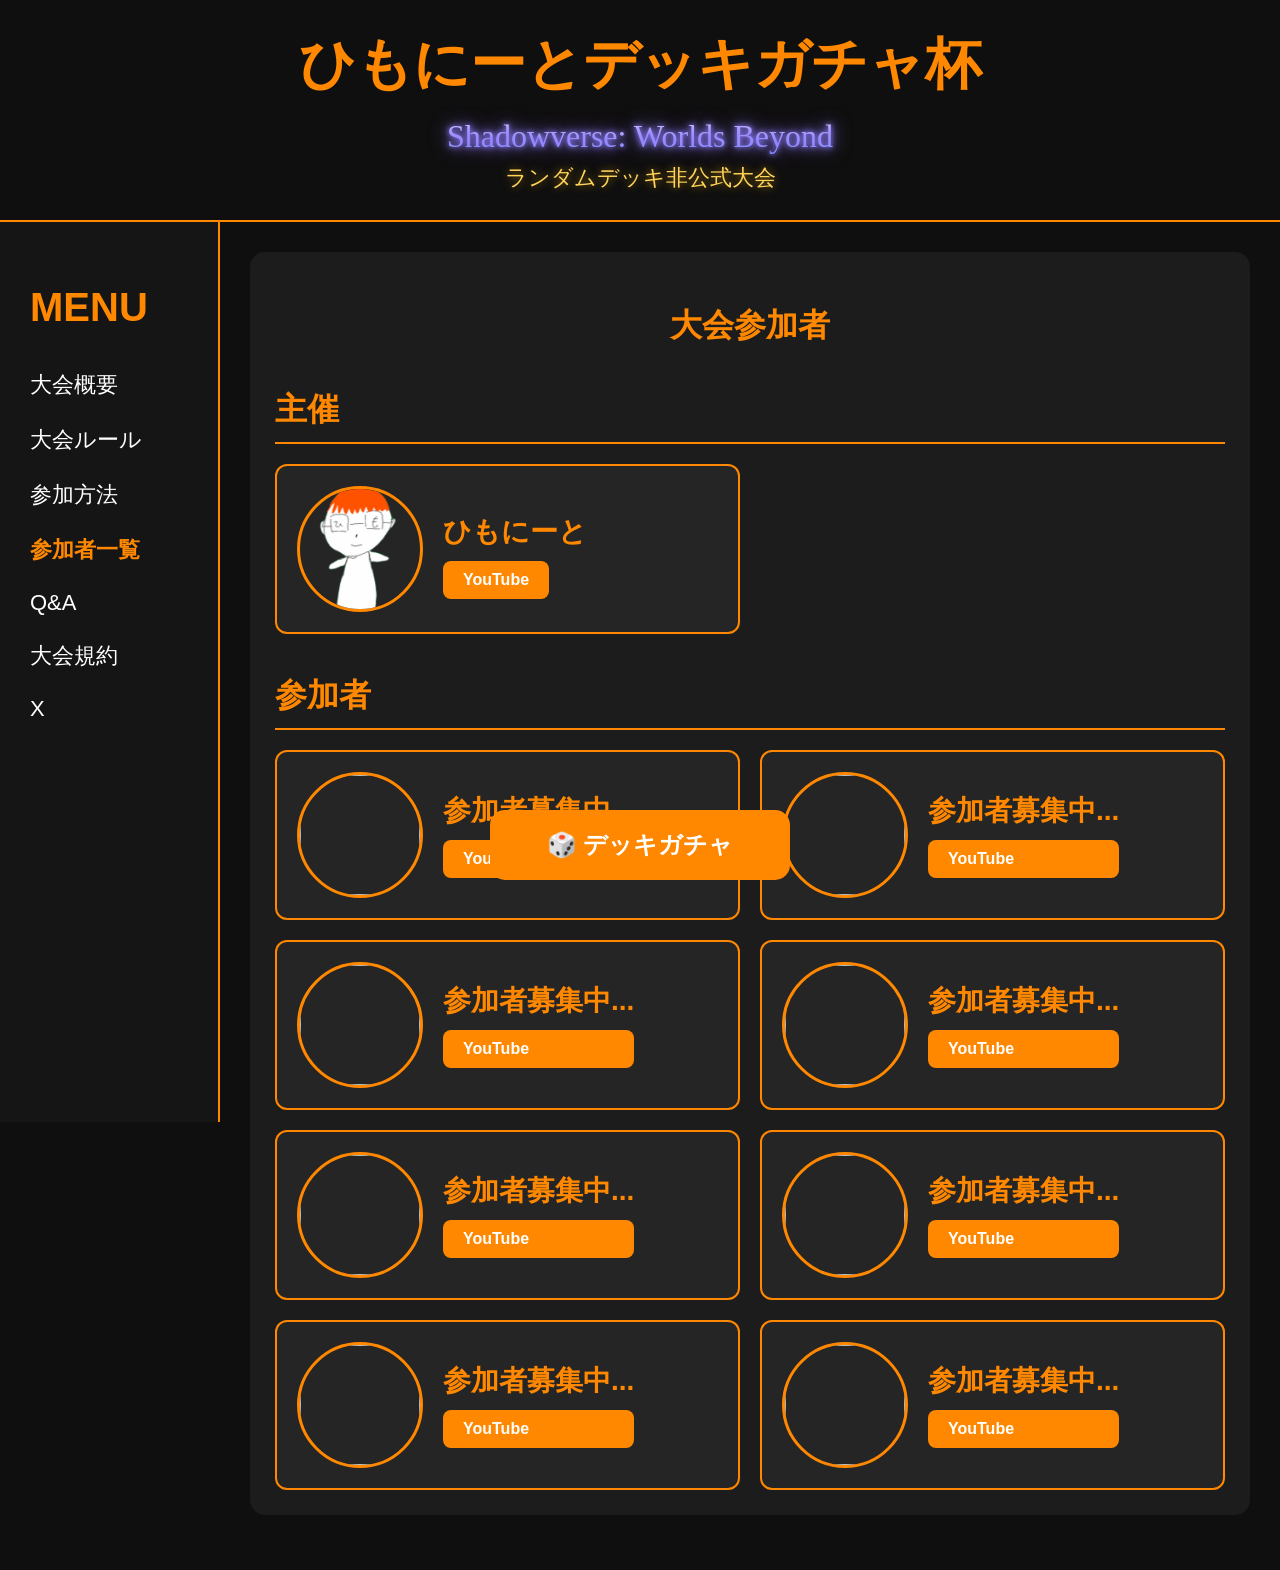
==== player.html @ 229a74ab "Add files via upload" ====
<!DOCTYPE html>
<html lang="ja">
<head>
    <meta charset="UTF-8">
    <meta name="viewport" content="width=device-width, initial-scale=1.0">
    <title>ひもにーとデッキガチャ杯</title>
    <link rel="stylesheet" href="style.css">
</head>

<body>

    <a href="deck-gacha/gacha.html" class="fixedGachaButton">
    🎲 デッキガチャ
</a>

<div class="wrapper">

    <header class="header">
        <h1>ひもにーとデッキガチャ杯</h1>

<div class="subTitle">

    <span class="swb">
        Shadowverse: Worlds Beyond
    </span>

    <span class="eventType">
        ランダムデッキ非公式大会
    </span>

</div>
    </header>

    <div class="main">

       <aside class="sidebar">

    <h2 class="menuTitle">MENU</h2>

    <a href="index.html">
        大会概要
    </a>

    <a href="rules.html">
        大会ルール
    </a>

    <a href="entry.html">
        参加方法
    </a>

    <a href="player.html" class="active">
        参加者一覧
    </a>

    <a href="qa.html">
        Q&A
    </a>

    <a href="terms.html">
        大会規約
    </a>

    <a href="https://x.com/Him0_Neet">
         X
    </a>

</aside>

 <section class="content">

            <div class="card">

    <h2>大会参加者</h2>

    <h3 class="playerSectionTitle">
        主催
    </h3>

    <div class="playerGrid">

        <div class="playerCard">

            <img src="images/himoni-totatie.png" alt="ひもにーと">

            <div>

                <h3>ひもにーと</h3>

                <a href="http://www.youtube.com/@Hom0_Neet" target="_blank">
                    YouTube
                </a>

            </div>

        </div>

    </div>

    <div class="playerSection">

    <h3 class="playerSectionTitle">
        参加者
    </h3>

    <div class="playerGrid">

        <div class="playerCard">

    <img src="images/playerA.png" class="playerIcon">

    <div class="playerInfo">

        <h4>参加者募集中...</h4>

        <a href="https://youtube.com/" class="youtubeBtn">
            YouTube
        </a>

    </div>

</div>

        <div class="playerCard">
            <img src="images/playerB.png" class="playerIcon">
            <div class="playerInfo">
                <h4>参加者募集中...</h4>
                <a href="https://youtube.com/" class="youtubeBtn">
                    YouTube
                </a>
            </div>
        </div>

        <div class="playerCard">
            <img src="images/playerC.png" class="playerIcon">
            <div class="playerInfo">
                <h4>参加者募集中...</h4>
                <a href="https://youtube.com/" class="youtubeBtn">
                    YouTube
                </a>
            </div>
        </div>

        <div class="playerCard">
            <img src="images/playerD.png" class="playerIcon">
            <div class="playerInfo">
                <h4>参加者募集中...</h4>
                <a href="https://youtube.com/" class="youtubeBtn">
                    YouTube
                </a>
            </div>
        </div>

        <div class="playerCard">
            <img src="images/playerD.png" class="playerIcon">
            <div class="playerInfo">
                <h4>参加者募集中...</h4>
                <a href="https://youtube.com/" class="youtubeBtn">
                    YouTube
                </a>
            </div>
        </div>

        <div class="playerCard">
            <img src="images/playerD.png" class="playerIcon">
            <div class="playerInfo">
                <h4>参加者募集中...</h4>
                <a href="https://youtube.com/" class="youtubeBtn">
                    YouTube
                </a>
            </div>
        </div>

        <div class="playerCard">
            <img src="images/playerD.png" class="playerIcon">
            <div class="playerInfo">
                <h4>参加者募集中...</h4>
                <a href="https://youtube.com/" class="youtubeBtn">
                    YouTube
                </a>
            </div>
        </div>

        <div class="playerCard">
            <img src="images/playerD.png" class="playerIcon">
            <div class="playerInfo">
                <h4>参加者募集中...</h4>
                <a href="https://youtube.com/" class="youtubeBtn">
                    YouTube
                </a>
            </div>
        </div>


        
    </div>

</div>
---- style.css ----
.wrapper{

    width:100%;

    min-height:100vh;
}

.header{

    height:220px;

    display:flex;

    flex-direction:column;

    justify-content:center;

    align-items:center;

    border-bottom:2px solid #ff8800;
}

.header h1{

    color:#ff8800;

    font-size:56px;

    margin:0;
}

.main{

    display:flex;

    min-height:
        calc(100vh - 140px);
}

.sidebar{

    width:220px;

    border-right:
        2px solid #ff8800;

    padding:30px;

    box-sizing:border-box;
}

.sidebar a{

    display:block;

    color:white;

    text-decoration:none;

    margin-bottom:25px;

    font-size:22px;
}

.sidebar a:hover{

    color:#ff8800;
}

.content{

    flex:1;

    padding:30px;
}

.card{

    background:#1c1c1c;

    border-radius:15px;

    padding:25px;

    margin-bottom:25px;
}

.card h2{

    color:#ff8800;

    font-size:32px;

    text-align:center;
}
.sidebar{

    width:220px;

    border-right:
        2px solid #ff8800;

    padding:30px;

    box-sizing:border-box;

    position:sticky;

    top:0;

    height:100vh;

    background:#151515;
    
}

body {
    margin:0;
    background:#0f0f0f;
    color:white;
    font-family:"Yu Gothic", sans-serif;
}
.gachaButton{

    background:#ff8800;

    color:white !important;

    text-align:center;

    padding:15px;

    border-radius:10px;

    font-weight:bold;

    transition:0.2s;
}

.gachaButton:hover{

    transform:scale(1.05);

    color:white !important;
}
.fixedGachaButton{

    position:fixed;

    bottom:20px;

    left:50%;

    transform:translateX(-50%);

    width:300px;

    height:70px;

    display:flex;

    justify-content:center;

    align-items:center;

    background:#ff8800;

    color:white;

    text-decoration:none;

    border-radius:15px;

    font-size:24px;

    font-weight:bold;

    z-index:9999;
}
.card p{

    font-size:24px;

    line-height:1.8;
}
.card h2{

    color:#ff8800;

    font-size:32px;
}
.infoGrid{

    display:flex;

    gap:40px;
}

.infoItem{

    flex:1;
}

.infoItem h3{

    color:#ff8800;

    font-size:32px;

    margin-bottom:20px;
}

.infoItem p{

    font-size:28px;

    font-weight:bold;
}
.subTitle{

    text-align:center;

    margin-top:15px;
}

.swb{

    display:block;

    font-size:32px;

    font-family:
        "Yu Mincho",
        "Hiragino Mincho ProN",
        serif;

    background:linear-gradient(
        to bottom,
        #ffffff,
        #b9b8ff,
        #6f8cff
    );

    background-clip:text;

    -webkit-background-clip:text;

    -webkit-text-fill-color:transparent;

    text-shadow:
        0 0 5px #8f7cff,
        0 0 10px #8f7cff,
        0 0 20px #8f7cff;
}

.eventType{

    display:block;

    margin-top:8px;

    font-size:22px;

    color:#ffd45a;

    font-family:
        "Yu Mincho",
        serif;

    text-shadow:
        0 0 8px rgba(255,180,0,0.6);
}
.menuTitle{

    color:#ff8800;

    font-size:40px;

    margin-bottom:40px;
}
.active{

    color:#ff8800 !important;

    font-weight:bold;
}

.ruleList{

    font-size:24px;

    line-height:2;
}
.ruleCard{

    background:#1c1c1c;

    border-left:6px solid #ff8800;

    border-radius:12px;

    padding:25px;

    margin-bottom:25px;
}

.ruleCard h2{

    color:#ff8800;

    margin-top:0;

    font-size:32px;

    text-align:center;
}

.ruleCard p{

    font-size:22px;

    line-height:1.8;

    text-align:center;
}
.flow{

    display:flex;

    flex-direction:column;

    align-items:center;

    gap:10px;
}

.flowStep{

    width:100%;

    max-width:600px;

    background:#222;

    border-left:5px solid #ff8800;

    border-radius:10px;

    padding:20px;

    box-sizing:border-box;

    font-size:24px;

    text-align:center;
}

.arrow{

    font-size:60px;

    font-weight:bold;

    color:#ff8800;

    line-height:1;
}
.flow{

    width:100%;

    max-width:700px;

    margin:0 auto;
}
.entryButton{

    display:inline-block;

    margin-top:20px;

    padding:15px 40px;

    background:#ff8800;

    color:white;

    text-decoration:none;

    border-radius:10px;

    font-size:24px;

    font-weight:bold;

    transition:0.2s;
}

.entryButton:hover{

    transform:scale(1.05);
}
.entryCard h2{

    text-align:center;
}

.entryCard p{

    text-align:center;

    font-size:22px;

    line-height:1.8;
}
.entryCard{

    background:#1c1c1c;

    border-radius:15px;

    padding:25px;

    margin-bottom:25px;
}

.entryCard h2{

    color:#ff8800;

    font-size:32px;

    text-align:center;
}

.entryCard p{

    font-size:22px;

    line-height:1.8;

    text-align:center;
}
.number{

    font-size:30px;

    font-weight:bold;

    color:#ff8800;
}
.conditionBox{

    background:#252525;

    border:2px solid #ff8800;

    border-radius:12px;

    padding:20px;

    margin-top:20px;
}

.conditionTitle{

    color:#ff8800;

    font-size:26px;

    font-weight:bold;

    margin-bottom:15px;

    text-align:center;
}

.conditionBox p{

    text-align:center;

    font-size:20px;

    line-height:1.8;
}
.answer{

    color:#6db8ff;

    font-weight:bold;

    font-size:22px;
}
.centerText{

    text-align:center;
}
.playerGrid{

    display:grid;

    grid-template-columns:1fr 1fr;

    gap:20px;

    width:100%;
}

.playerCard{

    background:#252525;

    border:2px solid #ff8800;

    border-radius:12px;

    padding:20px;

    display:flex;

    align-items:center;

    gap:20px;

    box-sizing:border-box;
}

.playerIcon{

    width:80px;

    height:80px;

    border-radius:50%;

    object-fit:cover;

    border:2px solid #ff8800;
}

.playerInfo{

    display:flex;

    flex-direction:column;

    gap:10px;
}

.playerInfo h4{

    margin:0;

    color:#ff8800;

    font-size:28px;
}

.playerCard img{

    width:120px;

    height:120px;

    border-radius:50%;

    object-fit:cover;

    border:3px solid #ff8800;
}

.playerCard h3{

    margin-top:15px;

    margin-bottom:10px;

    color:#ff8800;

    font-size:28px;
}

.playerCard p{

    margin-bottom:15px;

    font-size:20px;
}

.playerCard a{

    display:inline-block;

    background:#ff8800;

    color:white;

    text-decoration:none;

    padding:10px 20px;

    border-radius:8px;

    font-weight:bold;
}

.playerCard a:hover{

    transform:scale(1.05);
}
.playerSectionTitle{

    color:#ff8800;

    font-size:32px;

    margin-top:40px;

    margin-bottom:20px;

    padding-bottom:10px;

    border-bottom:2px solid #ff8800;
}
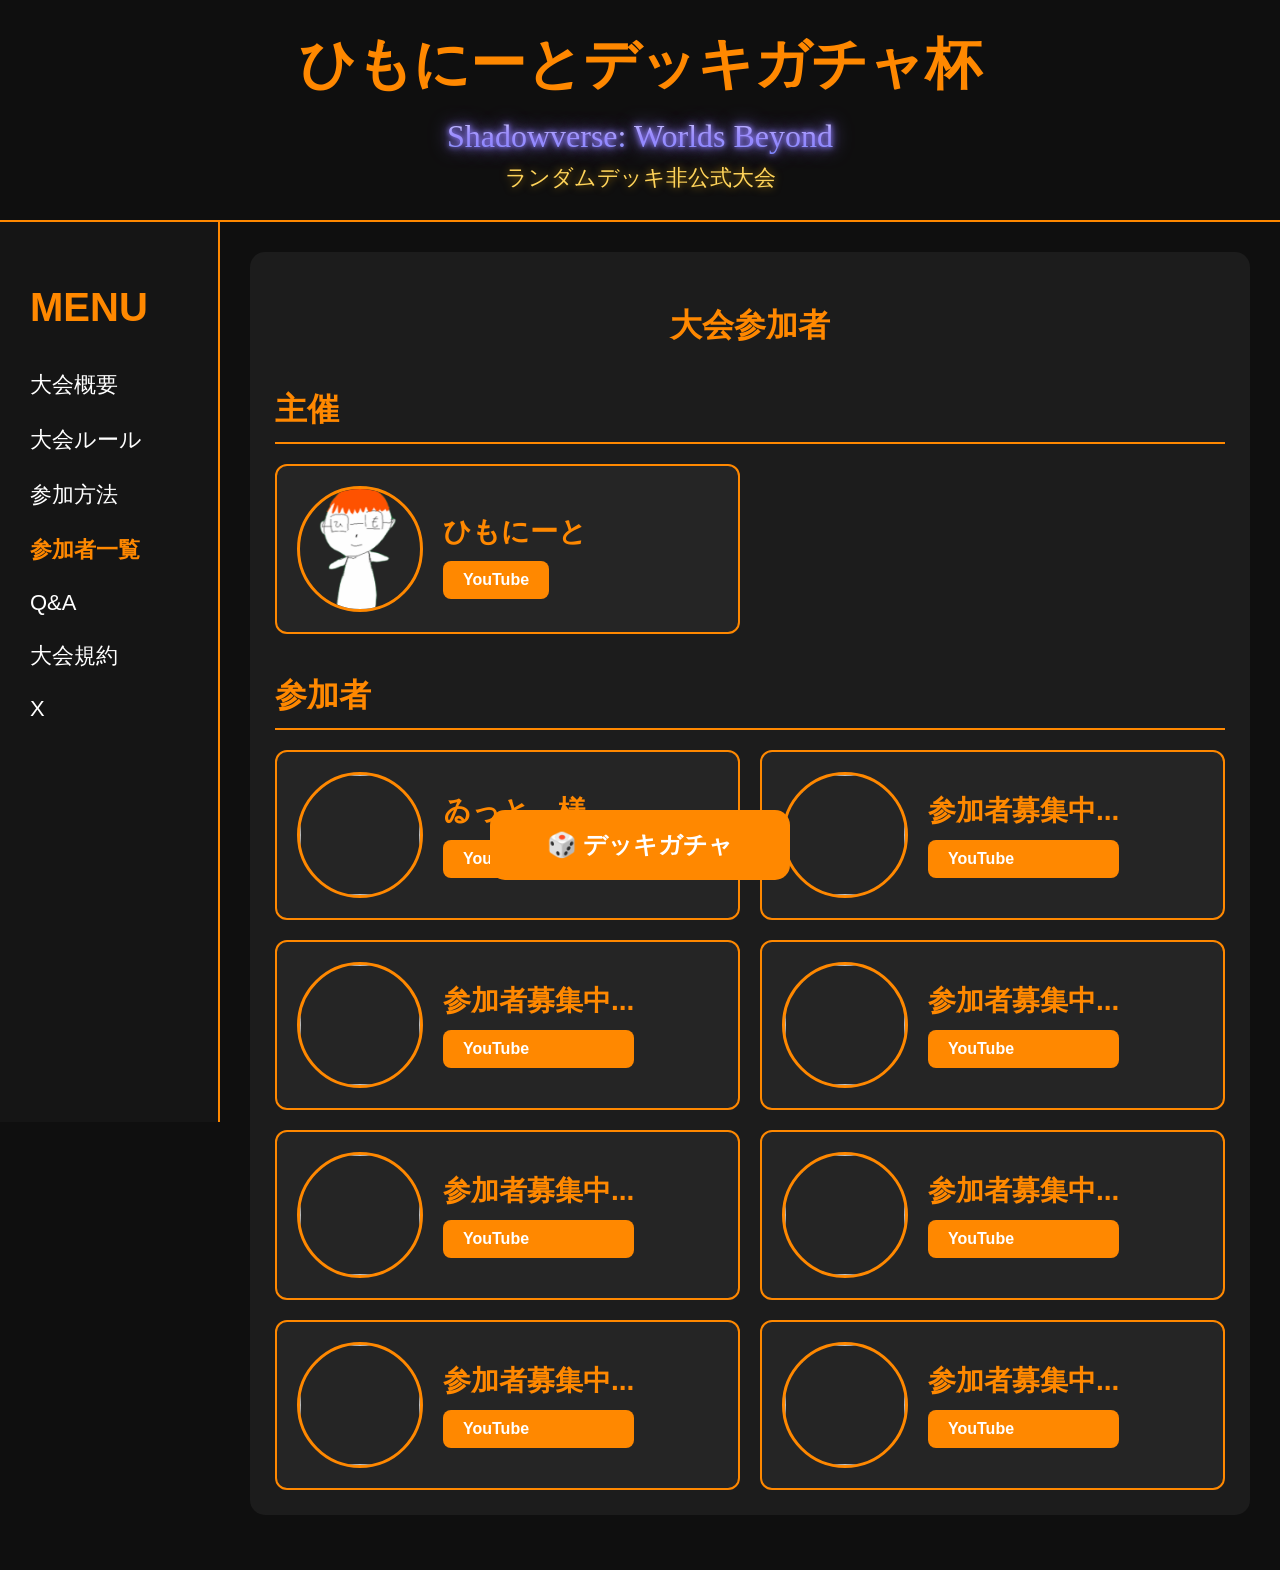
==== commit 0601b34e: "Update player.html" ====
--- a/player.html
+++ b/player.html
@@ -107,13 +107,13 @@
 
         <div class="playerCard">
 
-    <img src="images/playerA.png" class="playerIcon">
+    <img src="images/itto.png" class="playerIcon">
 
     <div class="playerInfo">
 
-        <h4>参加者募集中...</h4>
+        <h4>ゐっと　様</h4>
 
-        <a href="https://youtube.com/" class="youtubeBtn">
+        <a href="http://www.youtube.com/@%E3%82%90%E3%81%A3%E3%81%A8_itto_is_fun" class="youtubeBtn">
             YouTube
         </a>
 
@@ -195,4 +195,4 @@
         
     </div>
 
-</div>+</div>
--- a/style.css
+++ b/style.css
@@ -623,4 +623,41 @@
     padding-bottom:10px;
 
     border-bottom:2px solid #ff8800;
-}+}
+@media screen and (max-width: 768px){
+
+    .main{
+        flex-direction:column;
+    }
+
+    .sidebar{
+        width:100%;
+        height:auto;
+        position:static;
+        border-right:none;
+        border-bottom:2px solid #ff8800;
+    }
+
+    .content{
+        width:100%;
+        box-sizing:border-box;
+    }
+
+    .header h1{
+        font-size:40px;
+    }
+
+    .swb{
+        font-size:22px;
+    }
+
+    .fixedGachaButton{
+        width:80%;
+        height:60px;
+        font-size:22px;
+    }
+
+    .playerGrid{
+        grid-template-columns:1fr;
+    }
+}
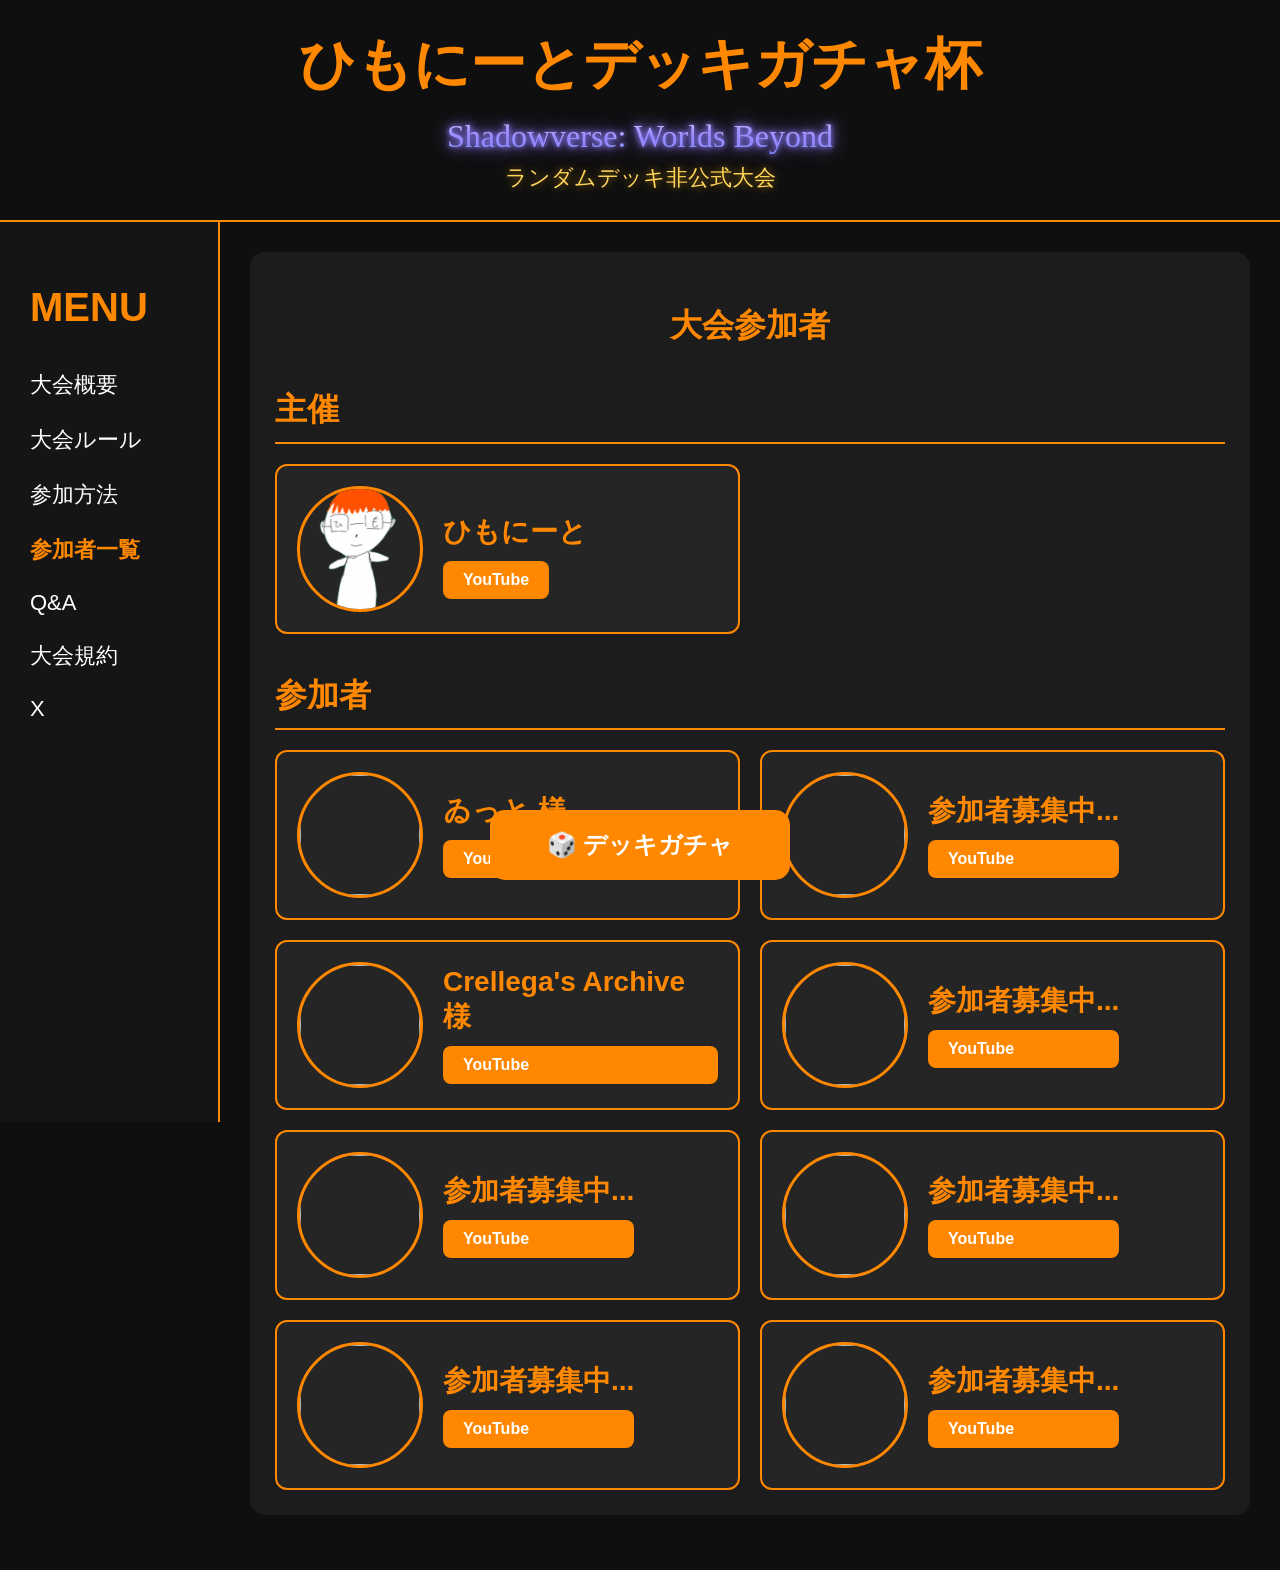
==== commit 74dcb2e8: "Update player.html" ====
--- a/player.html
+++ b/player.html
@@ -111,7 +111,7 @@
 
     <div class="playerInfo">
 
-        <h4>ゐっと　様</h4>
+        <h4>ゐっと 様</h4>
 
         <a href="http://www.youtube.com/@%E3%82%90%E3%81%A3%E3%81%A8_itto_is_fun" class="youtubeBtn">
             YouTube
@@ -132,10 +132,10 @@
         </div>
 
         <div class="playerCard">
-            <img src="images/playerC.png" class="playerIcon">
+            <img src="images/cle-lega.png" class="playerIcon">
             <div class="playerInfo">
-                <h4>参加者募集中...</h4>
-                <a href="https://youtube.com/" class="youtubeBtn">
+                <h4>Crellega's Archive 様</h4>
+                <a href="http://www.youtube.com/@crellsarchives" class="youtubeBtn">
                     YouTube
                 </a>
             </div>
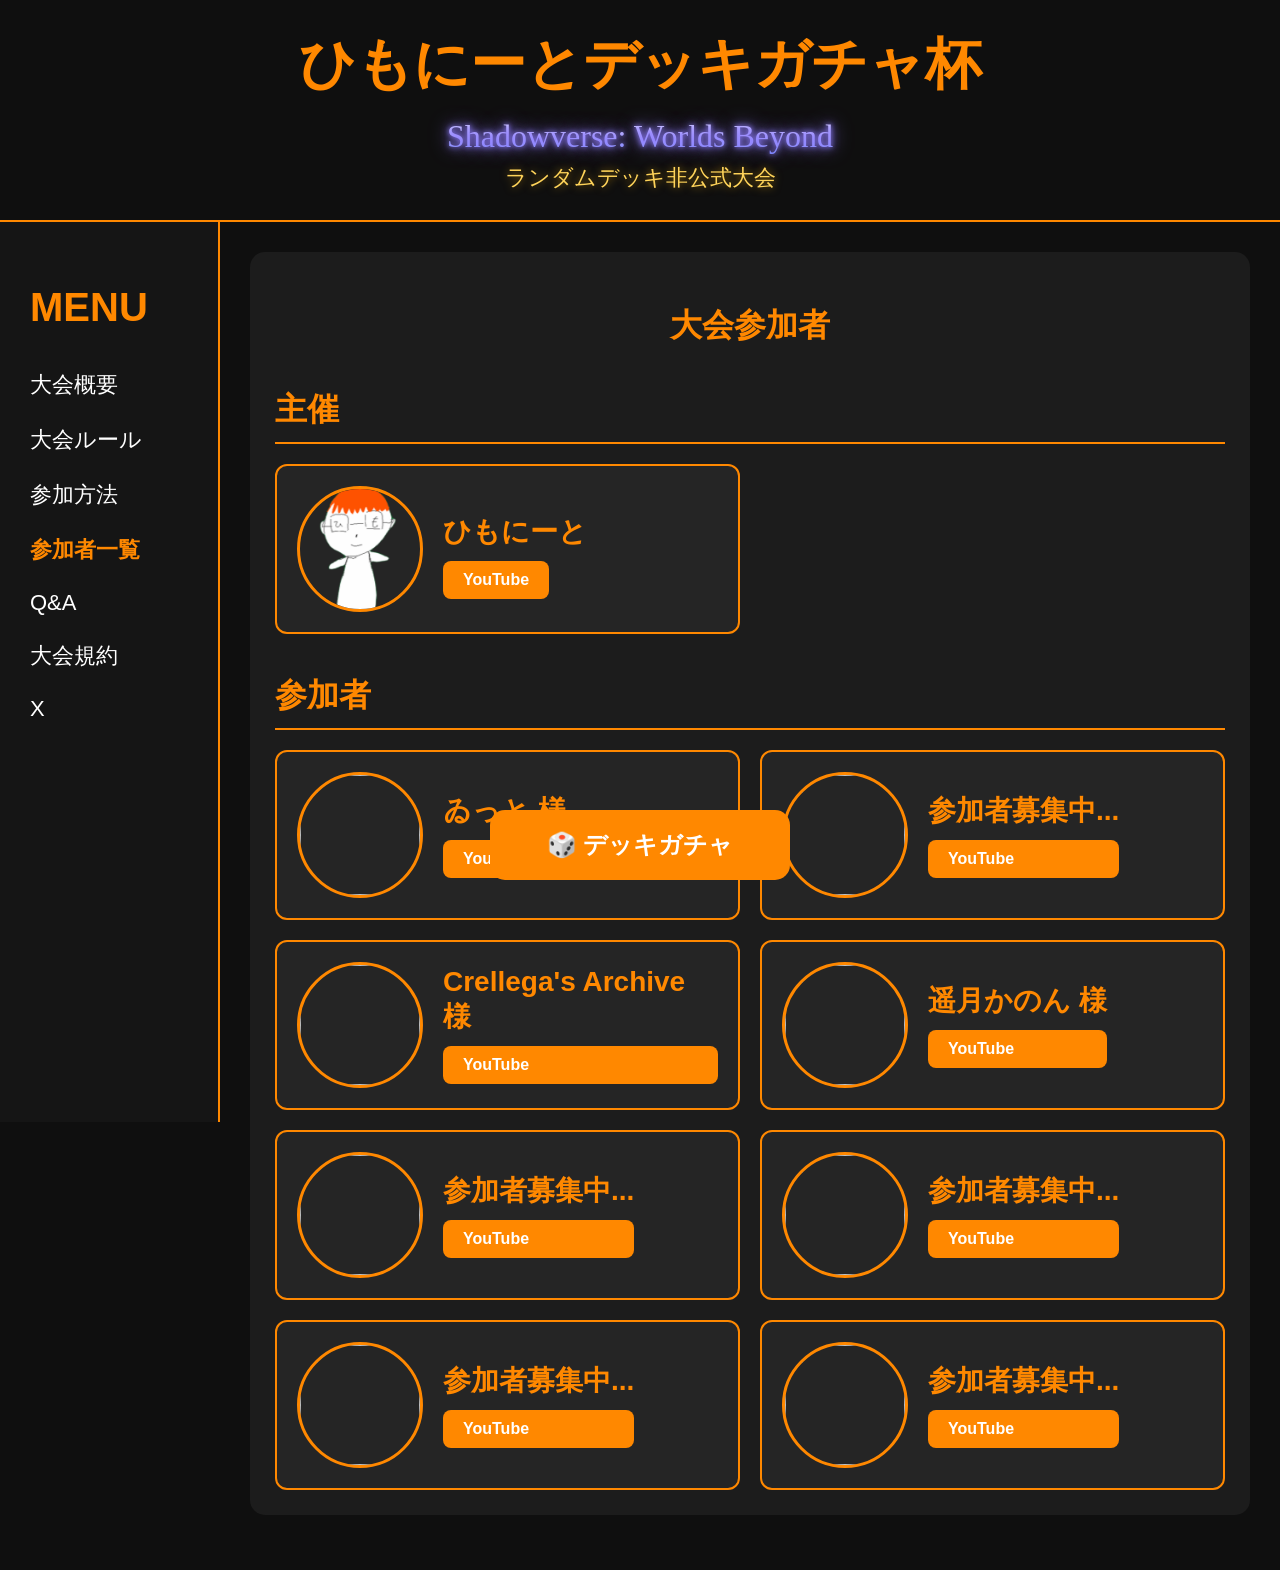
==== commit 527f1e70: "Update player.html" ====
--- a/player.html
+++ b/player.html
@@ -142,10 +142,10 @@
         </div>
 
         <div class="playerCard">
-            <img src="images/playerD.png" class="playerIcon">
+            <img src="images/harutuki.png" class="playerIcon">
             <div class="playerInfo">
-                <h4>参加者募集中...</h4>
-                <a href="https://youtube.com/" class="youtubeBtn">
+                <h4>遥月かのん 様</h4>
+                <a href="http://www.youtube.com/@HarutsukiKanon" class="youtubeBtn">
                     YouTube
                 </a>
             </div>
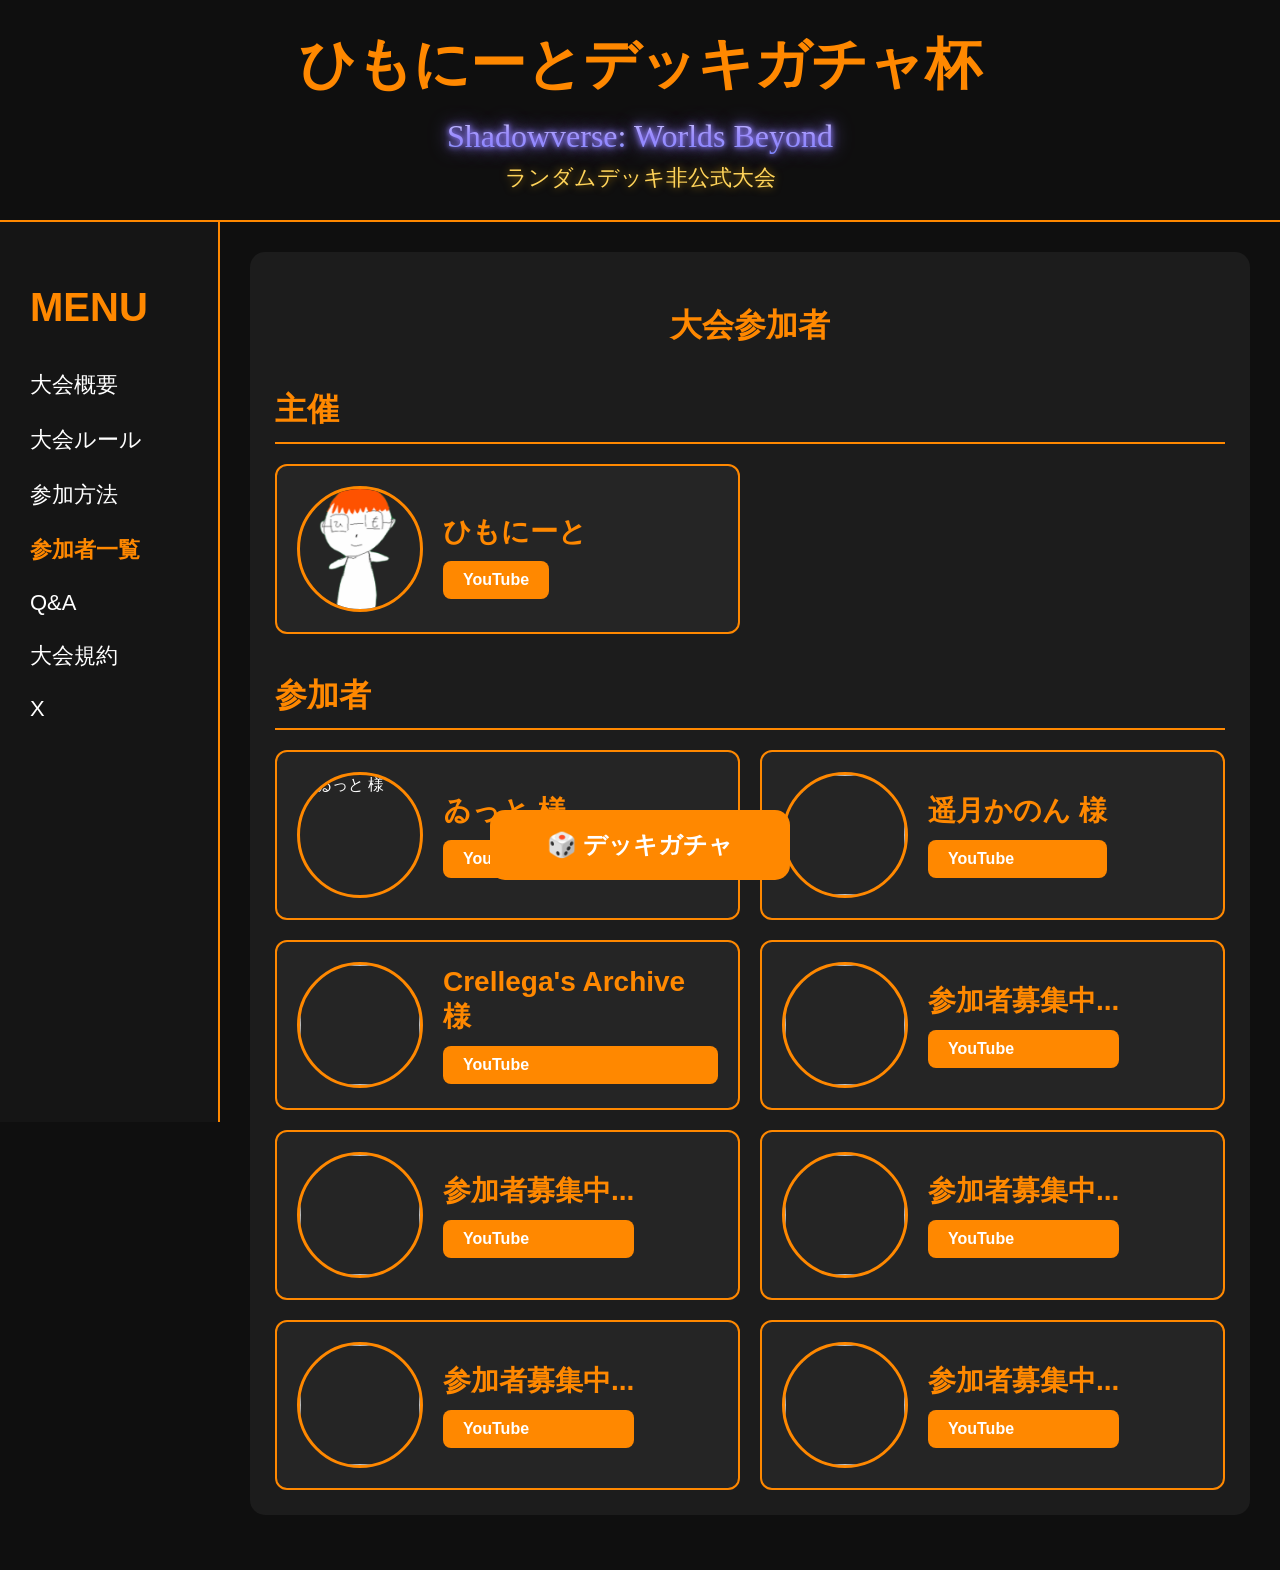
==== commit 69c2577b: "Update player.html" ====
--- a/player.html
+++ b/player.html
@@ -107,7 +107,7 @@
 
         <div class="playerCard">
 
-    <img src="images/itto.png" class="playerIcon">
+    <img src="images/itto.png" alt="ゐっと 様">
 
     <div class="playerInfo">
 
@@ -124,8 +124,8 @@
         <div class="playerCard">
             <img src="images/playerB.png" class="playerIcon">
             <div class="playerInfo">
-                <h4>参加者募集中...</h4>
-                <a href="https://youtube.com/" class="youtubeBtn">
+                <h4>遥月かのん 様</h4>
+                <a href="http://www.youtube.com/@HarutsukiKanon" class="youtubeBtn">
                     YouTube
                 </a>
             </div>
@@ -141,11 +141,11 @@
             </div>
         </div>
 
-        <div class="playerCard">
-            <img src="images/harutuki.png" class="playerIcon">
+       <div class="playerCard">
+            <img src="images/playerD.png" class="playerIcon">
             <div class="playerInfo">
-                <h4>遥月かのん 様</h4>
-                <a href="http://www.youtube.com/@HarutsukiKanon" class="youtubeBtn">
+                <h4>参加者募集中...</h4>
+                <a href="https://youtube.com/" class="youtubeBtn">
                     YouTube
                 </a>
             </div>
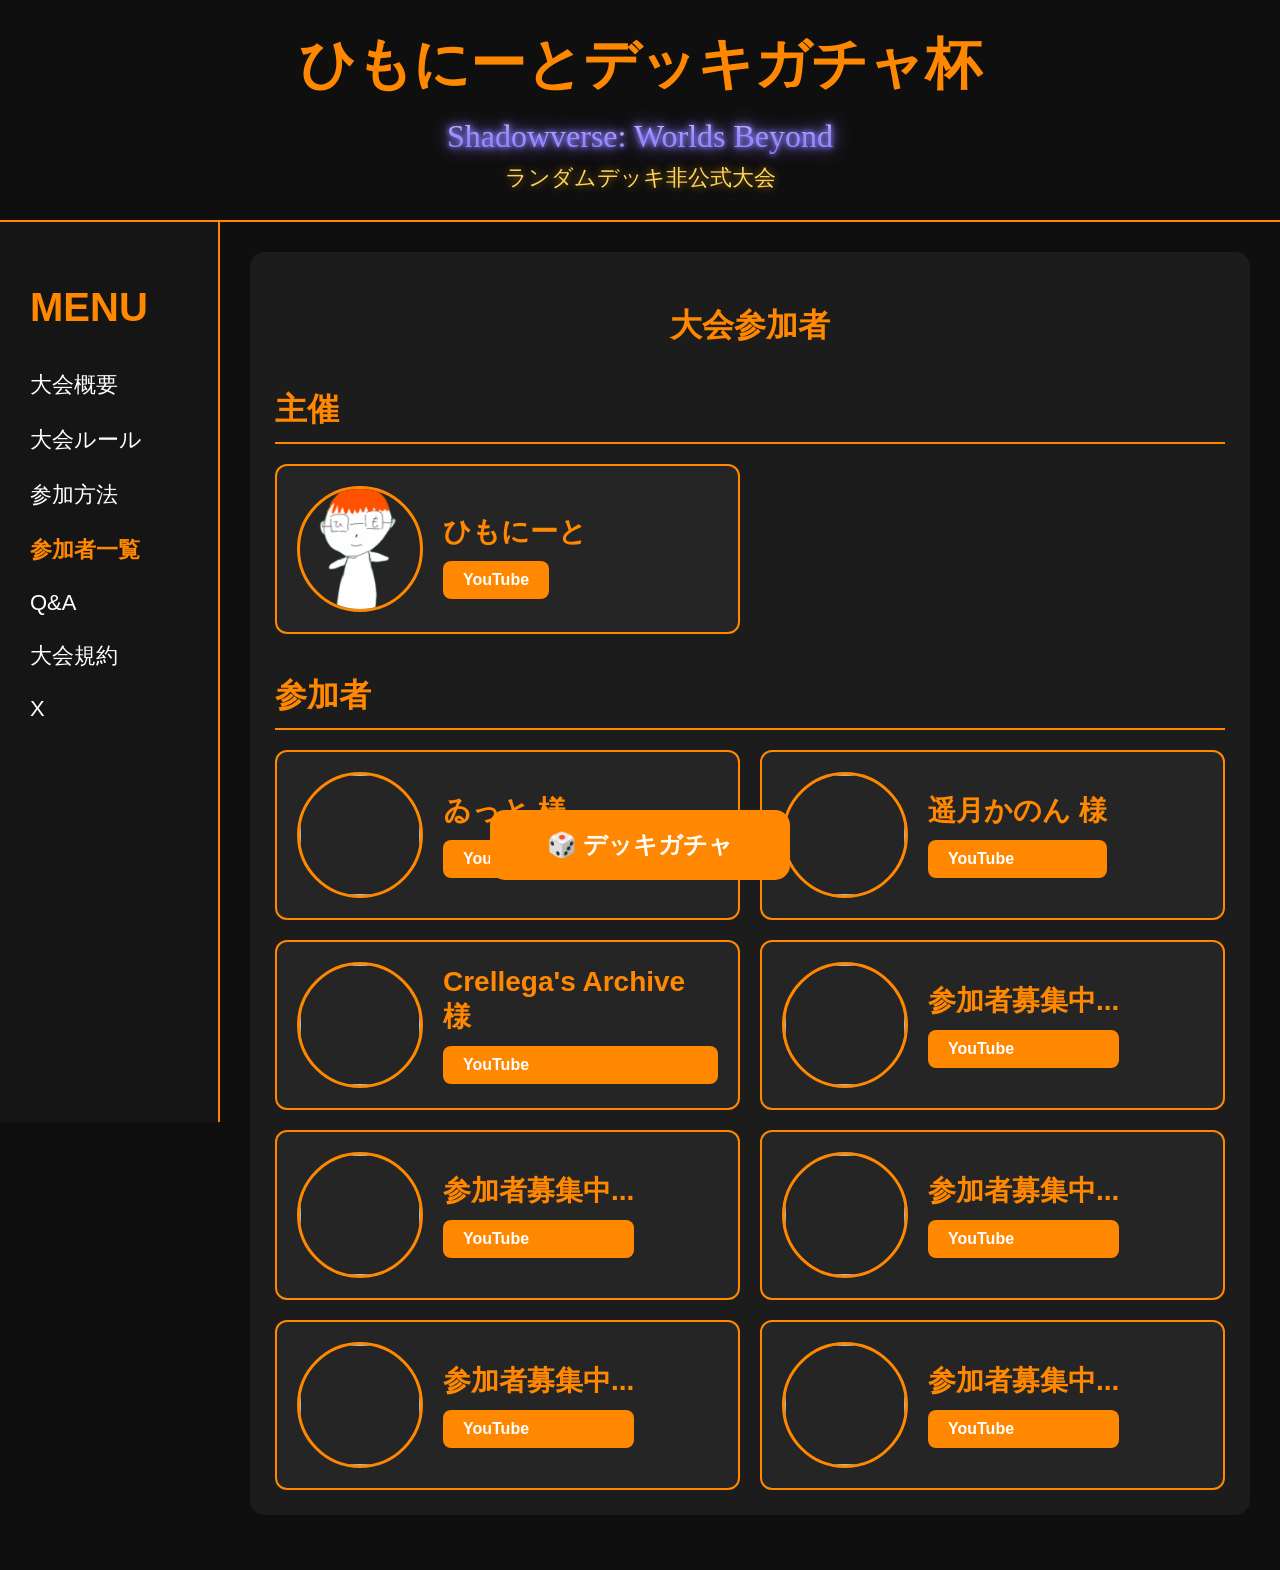
==== commit 2d0b9aee: "Update player.html" ====
--- a/player.html
+++ b/player.html
@@ -107,7 +107,7 @@
 
         <div class="playerCard">
 
-    <img src="images/itto.png" alt="ゐっと 様">
+    <img src="images/itto.png" class="playerIcon">
 
     <div class="playerInfo">
 
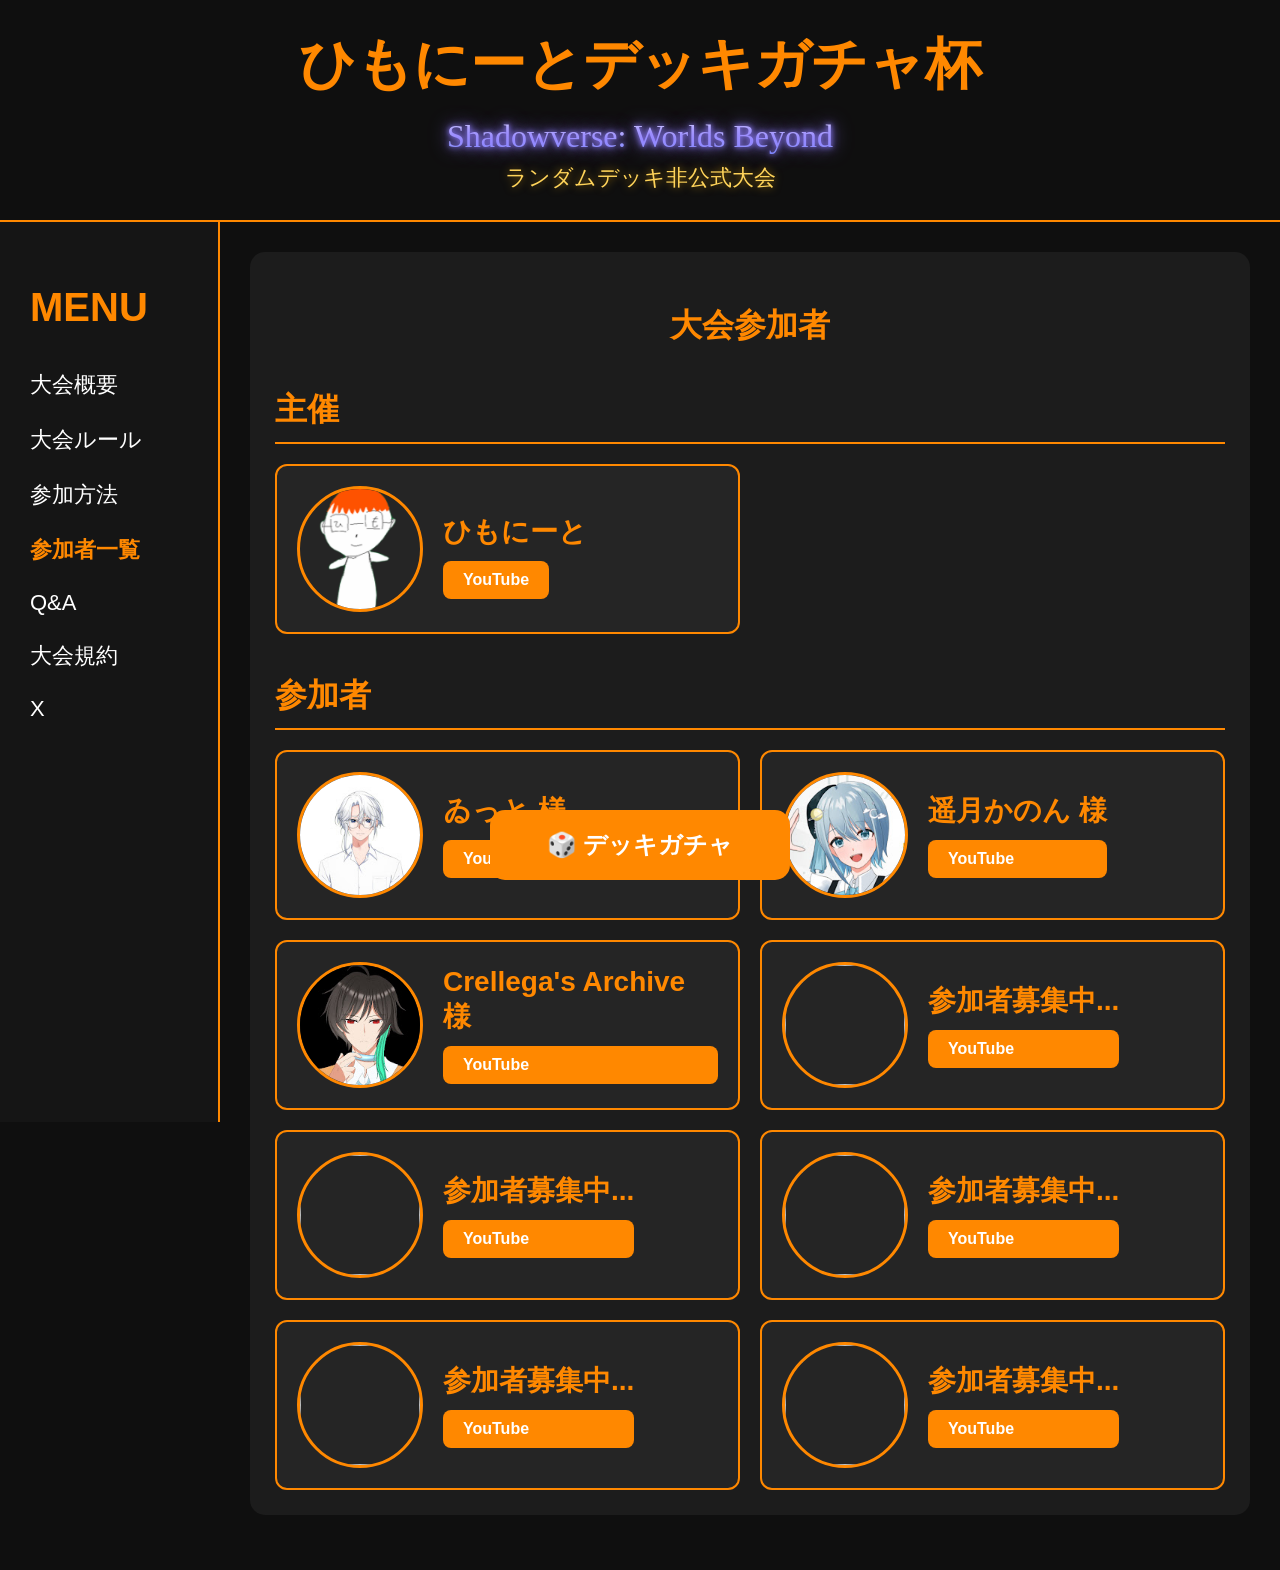
==== commit 28ba2791: "Update player.html" ====
--- a/player.html
+++ b/player.html
@@ -122,7 +122,7 @@
 </div>
 
         <div class="playerCard">
-            <img src="images/playerB.png" class="playerIcon">
+            <img src="images/harutuki.png" class="playerIcon">
             <div class="playerInfo">
                 <h4>遥月かのん 様</h4>
                 <a href="http://www.youtube.com/@HarutsukiKanon" class="youtubeBtn">
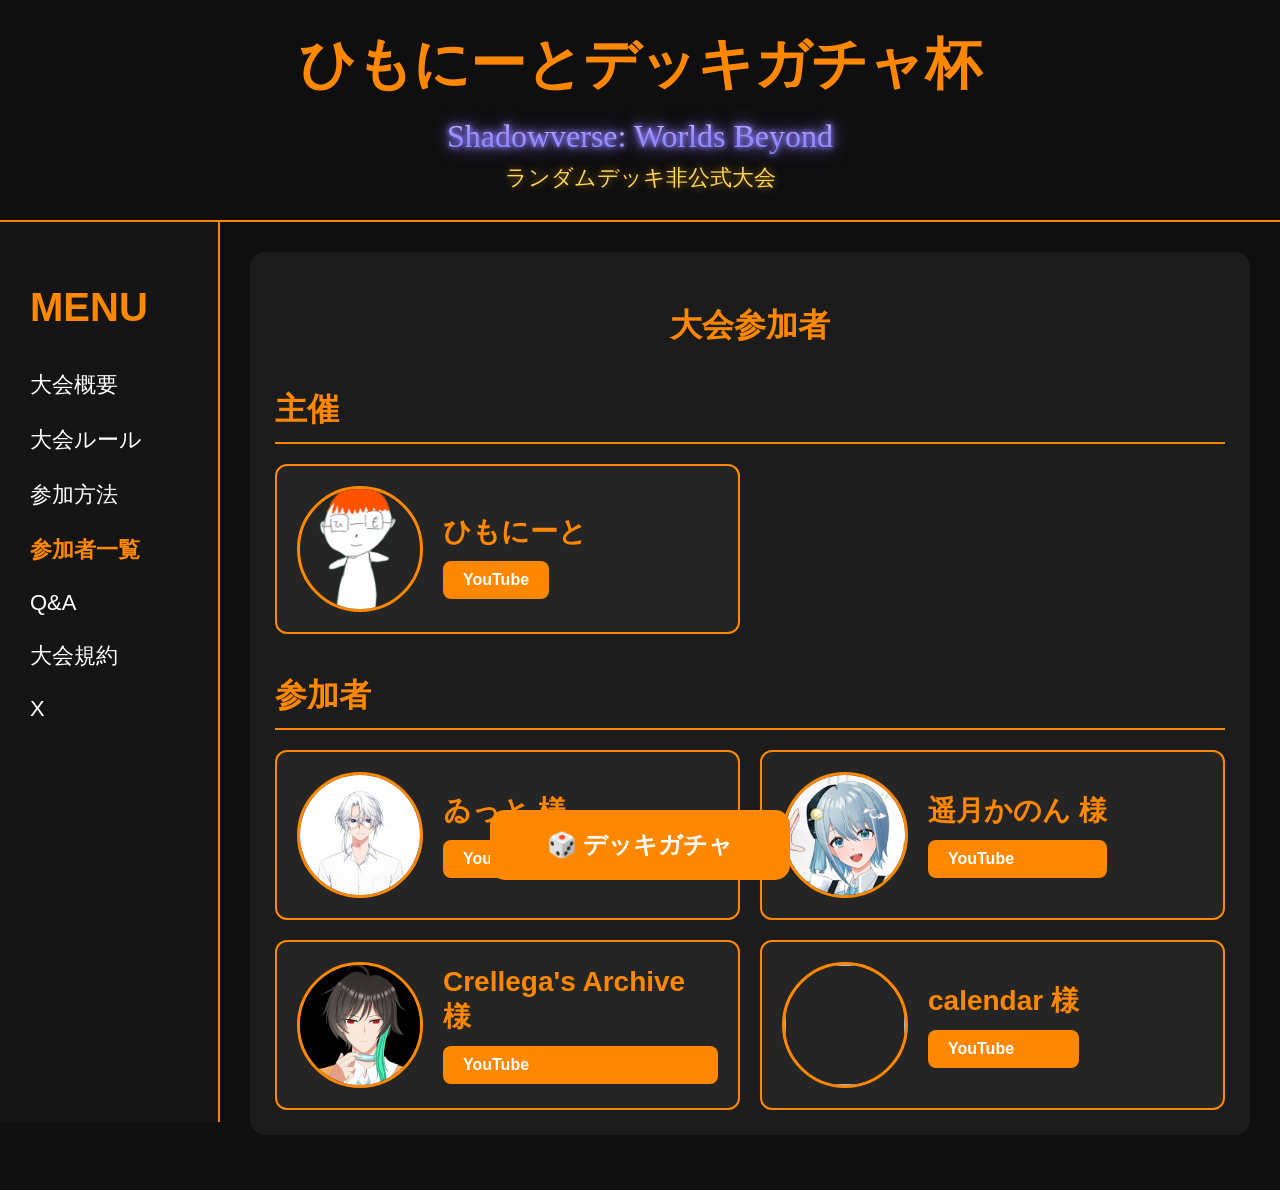
==== commit b5d8482f: "Update player.html" ====
--- a/player.html
+++ b/player.html
@@ -144,55 +144,13 @@
        <div class="playerCard">
             <img src="images/playerD.png" class="playerIcon">
             <div class="playerInfo">
-                <h4>参加者募集中...</h4>
-                <a href="https://youtube.com/" class="youtubeBtn">
+                <h4>calendar 様</h4>
+                <a href="http://www.youtube.com/@calendar_game" class="youtubeBtn">
                     YouTube
                 </a>
             </div>
         </div>
 
-        <div class="playerCard">
-            <img src="images/playerD.png" class="playerIcon">
-            <div class="playerInfo">
-                <h4>参加者募集中...</h4>
-                <a href="https://youtube.com/" class="youtubeBtn">
-                    YouTube
-                </a>
-            </div>
-        </div>
-
-        <div class="playerCard">
-            <img src="images/playerD.png" class="playerIcon">
-            <div class="playerInfo">
-                <h4>参加者募集中...</h4>
-                <a href="https://youtube.com/" class="youtubeBtn">
-                    YouTube
-                </a>
-            </div>
-        </div>
-
-        <div class="playerCard">
-            <img src="images/playerD.png" class="playerIcon">
-            <div class="playerInfo">
-                <h4>参加者募集中...</h4>
-                <a href="https://youtube.com/" class="youtubeBtn">
-                    YouTube
-                </a>
-            </div>
-        </div>
-
-        <div class="playerCard">
-            <img src="images/playerD.png" class="playerIcon">
-            <div class="playerInfo">
-                <h4>参加者募集中...</h4>
-                <a href="https://youtube.com/" class="youtubeBtn">
-                    YouTube
-                </a>
-            </div>
-        </div>
-
-
         
     </div>
-
 </div>
